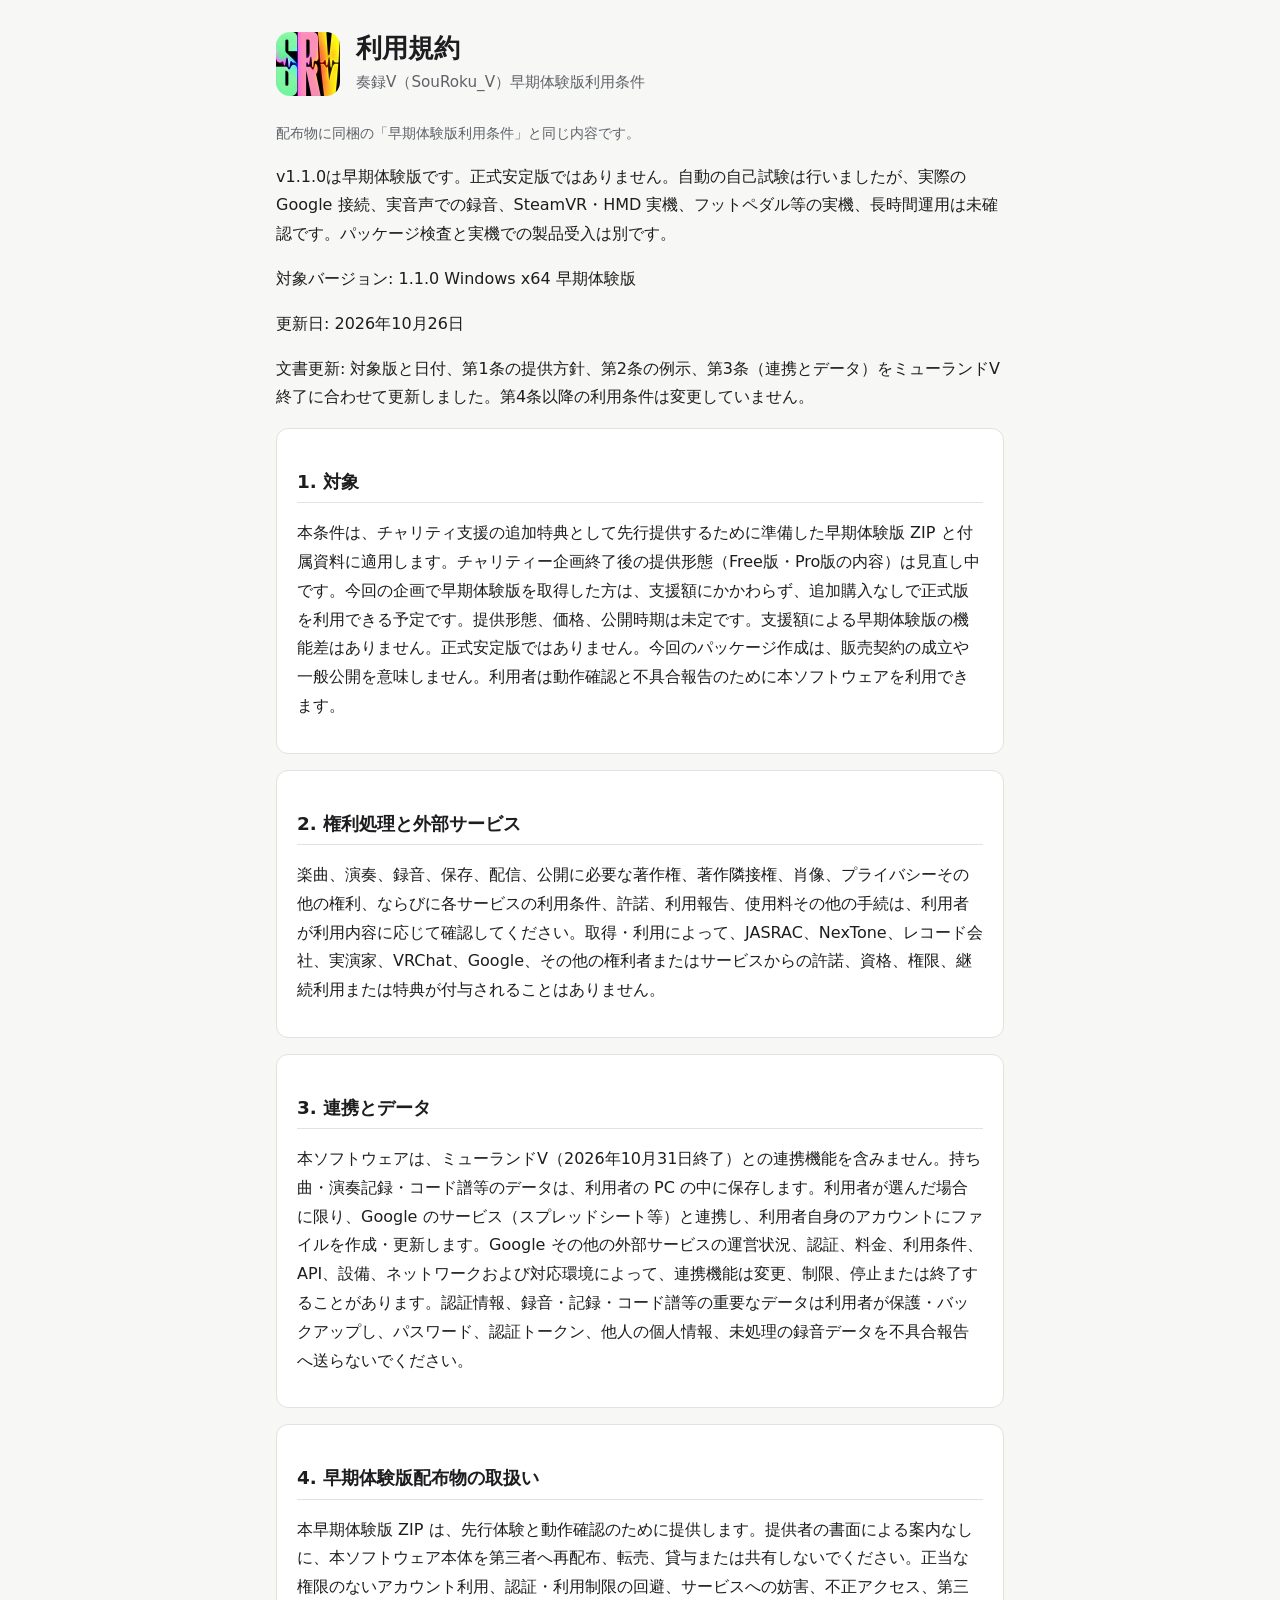
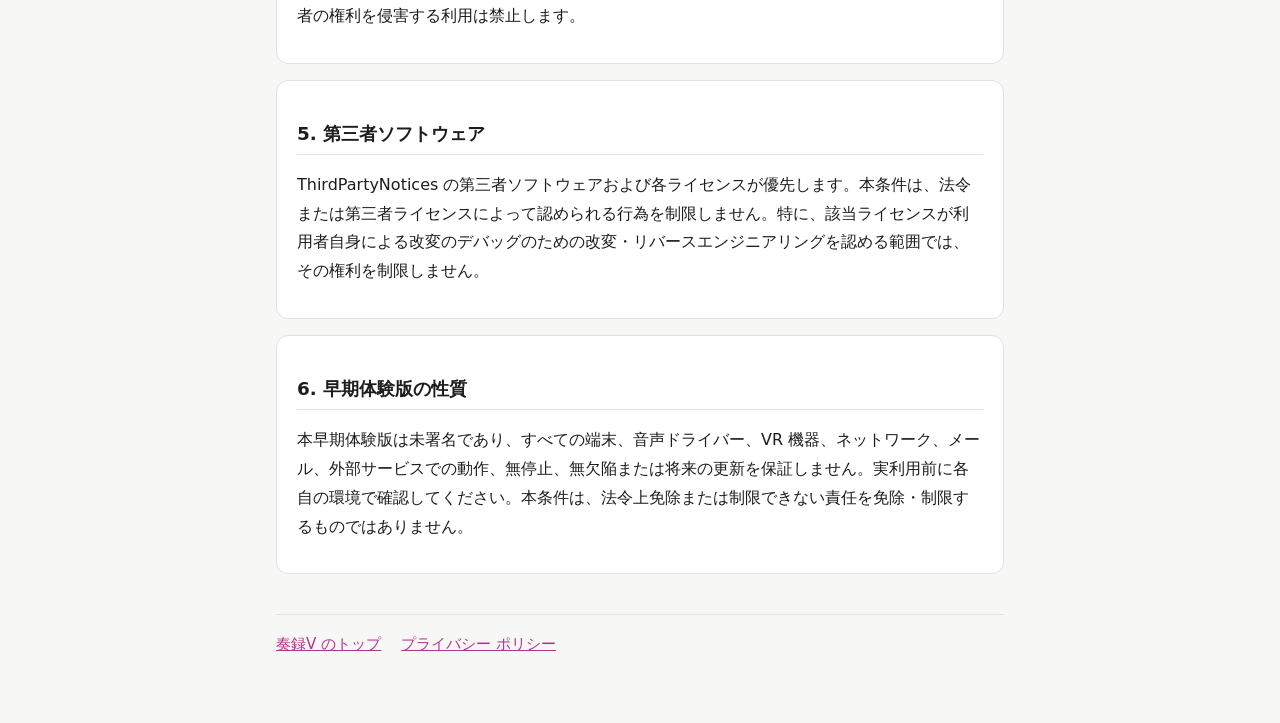
==== terms.html @ ec06ffeb "Add the SouRoku V home page, privacy policy and terms" ====
<!doctype html>
<html lang="ja">
<head>
<meta charset="utf-8">
<meta name="viewport" content="width=device-width, initial-scale=1">
<title>奏録V 利用規約</title>
<link rel="stylesheet" href="style.css">
</head>
<body>
<main>
<header>
  <img src="logo.png" alt="奏録Vのアイコン">
  <div>
    <h1>利用規約</h1>
    <p class="sub">奏録V（SouRoku_V）早期体験版利用条件</p>
  </div>
</header>
<p class="note">配布物に同梱の「早期体験版利用条件」と同じ内容です。</p>
<p>v1.1.0は早期体験版です。正式安定版ではありません。自動の自己試験は行いましたが、実際の Google 接続、実音声での録音、SteamVR・HMD 実機、フットペダル等の実機、長時間運用は未確認です。パッケージ検査と実機での製品受入は別です。</p><p>対象バージョン: 1.1.0 Windows x64 早期体験版</p><p>更新日: 2026年10月26日</p><p>文書更新: 対象版と日付、第1条の提供方針、第2条の例示、第3条（連携とデータ）をミューランドV終了に合わせて更新しました。第4条以降の利用条件は変更していません。</p>
<section>
<h2>1. 対象</h2>
<p>本条件は、チャリティ支援の追加特典として先行提供するために準備した早期体験版 ZIP と付属資料に適用します。チャリティー企画終了後の提供形態（Free版・Pro版の内容）は見直し中です。今回の企画で早期体験版を取得した方は、支援額にかかわらず、追加購入なしで正式版を利用できる予定です。提供形態、価格、公開時期は未定です。支援額による早期体験版の機能差はありません。正式安定版ではありません。今回のパッケージ作成は、販売契約の成立や一般公開を意味しません。利用者は動作確認と不具合報告のために本ソフトウェアを利用できます。</p>
</section>
<section>
<h2>2. 権利処理と外部サービス</h2>
<p>楽曲、演奏、録音、保存、配信、公開に必要な著作権、著作隣接権、肖像、プライバシーその他の権利、ならびに各サービスの利用条件、許諾、利用報告、使用料その他の手続は、利用者が利用内容に応じて確認してください。取得・利用によって、JASRAC、NexTone、レコード会社、実演家、VRChat、Google、その他の権利者またはサービスからの許諾、資格、権限、継続利用または特典が付与されることはありません。</p>
</section>
<section>
<h2>3. 連携とデータ</h2>
<p>本ソフトウェアは、ミューランドV（2026年10月31日終了）との連携機能を含みません。持ち曲・演奏記録・コード譜等のデータは、利用者の PC の中に保存します。利用者が選んだ場合に限り、Google のサービス（スプレッドシート等）と連携し、利用者自身のアカウントにファイルを作成・更新します。Google その他の外部サービスの運営状況、認証、料金、利用条件、API、設備、ネットワークおよび対応環境によって、連携機能は変更、制限、停止または終了することがあります。認証情報、録音・記録・コード譜等の重要なデータは利用者が保護・バックアップし、パスワード、認証トークン、他人の個人情報、未処理の録音データを不具合報告へ送らないでください。</p>
</section>
<section>
<h2>4. 早期体験版配布物の取扱い</h2>
<p>本早期体験版 ZIP は、先行体験と動作確認のために提供します。提供者の書面による案内なしに、本ソフトウェア本体を第三者へ再配布、転売、貸与または共有しないでください。正当な権限のないアカウント利用、認証・利用制限の回避、サービスへの妨害、不正アクセス、第三者の権利を侵害する利用は禁止します。</p>
</section>
<section>
<h2>5. 第三者ソフトウェア</h2>
<p>ThirdPartyNotices の第三者ソフトウェアおよび各ライセンスが優先します。本条件は、法令または第三者ライセンスによって認められる行為を制限しません。特に、該当ライセンスが利用者自身による改変のデバッグのための改変・リバースエンジニアリングを認める範囲では、その権利を制限しません。</p>
</section>
<section>
<h2>6. 早期体験版の性質</h2>
<p>本早期体験版は未署名であり、すべての端末、音声ドライバー、VR 機器、ネットワーク、メール、外部サービスでの動作、無停止、無欠陥または将来の更新を保証しません。実利用前に各自の環境で確認してください。本条件は、法令上免除または制限できない責任を免除・制限するものではありません。</p>
</section>
<nav>
  <a href="index.html">奏録V のトップ</a>
  <a href="privacy.html">プライバシー ポリシー</a>
</nav>
</main>
</body>
</html>
---- style.css ----
:root {
  --bg: #f7f7f5;
  --surface: #ffffff;
  --text: #1d1d1f;
  --muted: #5f6368;
  --line: #e2e2de;
  --accent: #b5338a;
  color-scheme: light dark;
}
@media (prefers-color-scheme: dark) {
  :root {
    --bg: #161618;
    --surface: #1f1f22;
    --text: #ececec;
    --muted: #a8a8ad;
    --line: #333338;
    --accent: #f08ac9;
  }
}
* { box-sizing: border-box; }
body {
  margin: 0;
  background: var(--bg);
  color: var(--text);
  font-family: "Hiragino Sans", "Yu Gothic UI", "Meiryo", system-ui, sans-serif;
  line-height: 1.8;
}
main { max-width: 760px; margin: 0 auto; padding: 32px 16px 64px; }
header { display: flex; align-items: center; gap: 16px; margin-bottom: 24px; }
header img { width: 64px; height: 64px; border-radius: 14px; }
h1 { font-size: 1.6rem; margin: 0; line-height: 1.3; }
.sub { color: var(--muted); margin: 4px 0 0; font-size: 0.95rem; }
h2 { font-size: 1.15rem; margin: 32px 0 8px; padding-bottom: 4px; border-bottom: 1px solid var(--line); }
section { background: var(--surface); border: 1px solid var(--line); border-radius: 12px; padding: 4px 20px 16px; margin-top: 16px; }
ul { padding-left: 1.3em; }
a { color: var(--accent); }
nav { display: flex; flex-wrap: wrap; gap: 8px 20px; margin-top: 40px; padding-top: 16px; border-top: 1px solid var(--line); font-size: 0.95rem; }
.note { color: var(--muted); font-size: 0.9rem; }
.button { display: inline-block; padding: 10px 18px; border-radius: 8px; background: var(--accent); color: #fff; text-decoration: none; font-weight: bold; }
@media (prefers-color-scheme: dark) { .button { color: #161618; } }
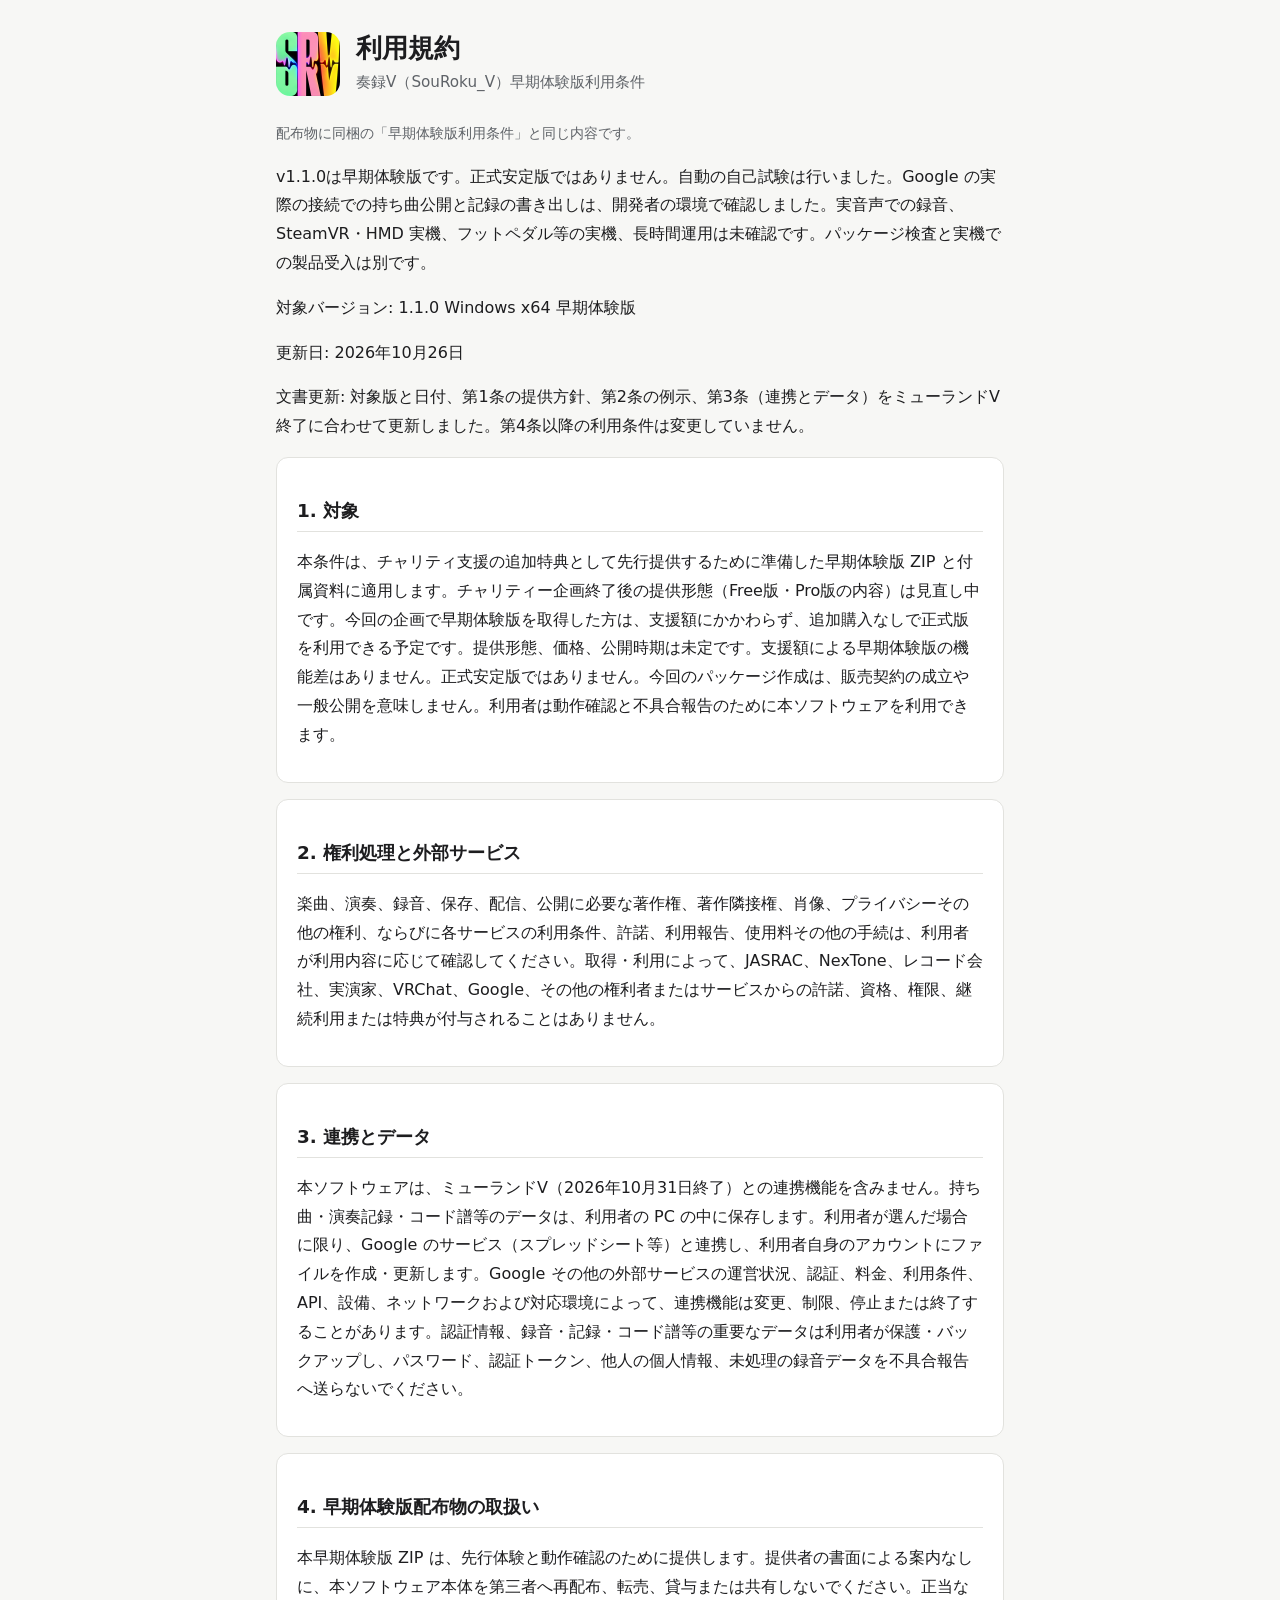
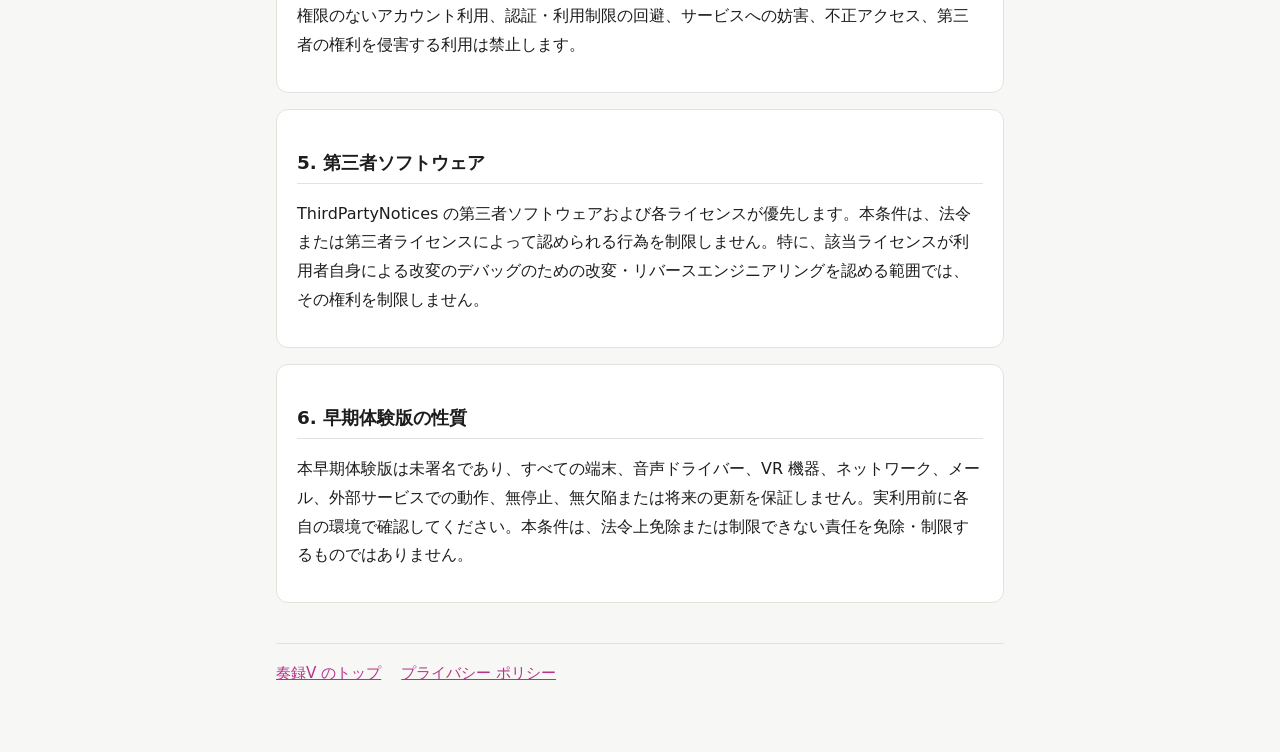
==== commit 28330b7a: "Update the terms preamble: the real Google connection was checked" ====
--- a/terms.html
+++ b/terms.html
@@ -16,7 +16,7 @@
   </div>
 </header>
 <p class="note">配布物に同梱の「早期体験版利用条件」と同じ内容です。</p>
-<p>v1.1.0は早期体験版です。正式安定版ではありません。自動の自己試験は行いましたが、実際の Google 接続、実音声での録音、SteamVR・HMD 実機、フットペダル等の実機、長時間運用は未確認です。パッケージ検査と実機での製品受入は別です。</p><p>対象バージョン: 1.1.0 Windows x64 早期体験版</p><p>更新日: 2026年10月26日</p><p>文書更新: 対象版と日付、第1条の提供方針、第2条の例示、第3条（連携とデータ）をミューランドV終了に合わせて更新しました。第4条以降の利用条件は変更していません。</p>
+<p>v1.1.0は早期体験版です。正式安定版ではありません。自動の自己試験は行いました。Google の実際の接続での持ち曲公開と記録の書き出しは、開発者の環境で確認しました。実音声での録音、SteamVR・HMD 実機、フットペダル等の実機、長時間運用は未確認です。パッケージ検査と実機での製品受入は別です。</p><p>対象バージョン: 1.1.0 Windows x64 早期体験版</p><p>更新日: 2026年10月26日</p><p>文書更新: 対象版と日付、第1条の提供方針、第2条の例示、第3条（連携とデータ）をミューランドV終了に合わせて更新しました。第4条以降の利用条件は変更していません。</p>
 <section>
 <h2>1. 対象</h2>
 <p>本条件は、チャリティ支援の追加特典として先行提供するために準備した早期体験版 ZIP と付属資料に適用します。チャリティー企画終了後の提供形態（Free版・Pro版の内容）は見直し中です。今回の企画で早期体験版を取得した方は、支援額にかかわらず、追加購入なしで正式版を利用できる予定です。提供形態、価格、公開時期は未定です。支援額による早期体験版の機能差はありません。正式安定版ではありません。今回のパッケージ作成は、販売契約の成立や一般公開を意味しません。利用者は動作確認と不具合報告のために本ソフトウェアを利用できます。</p>
